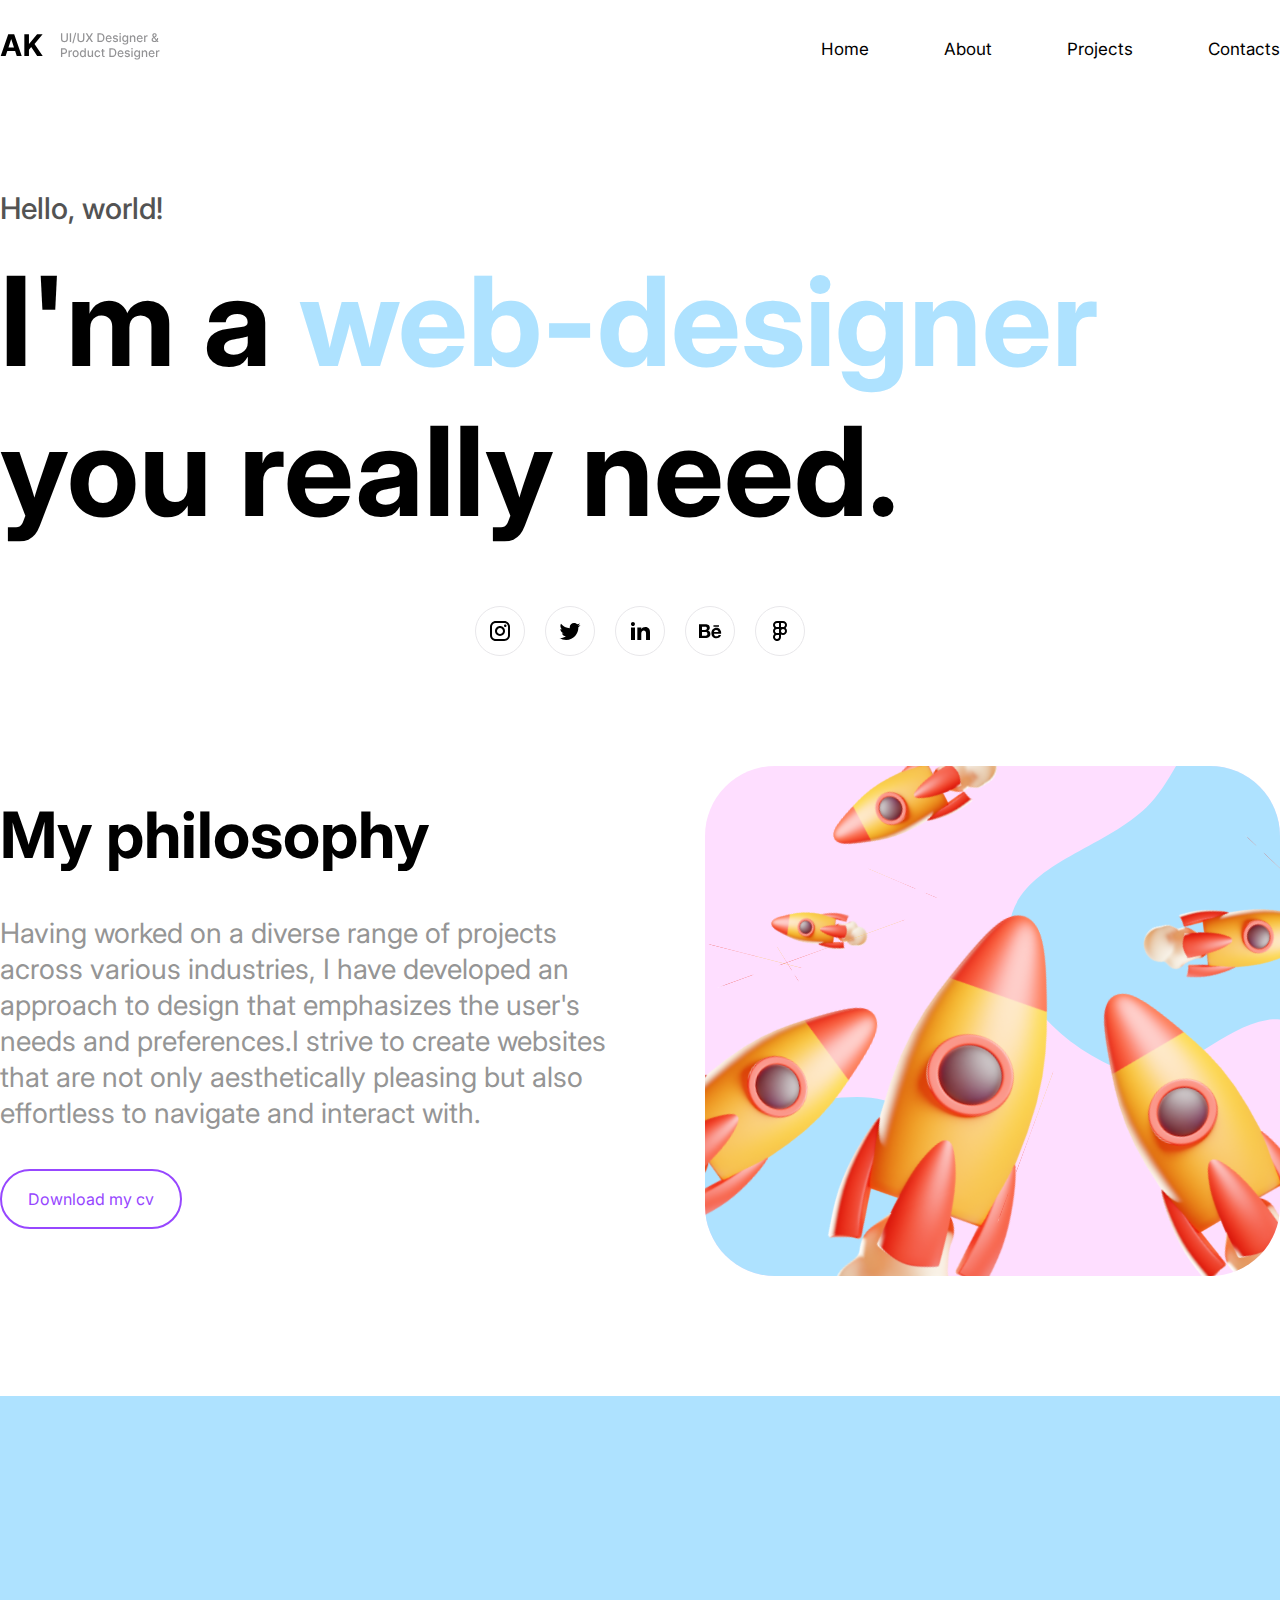
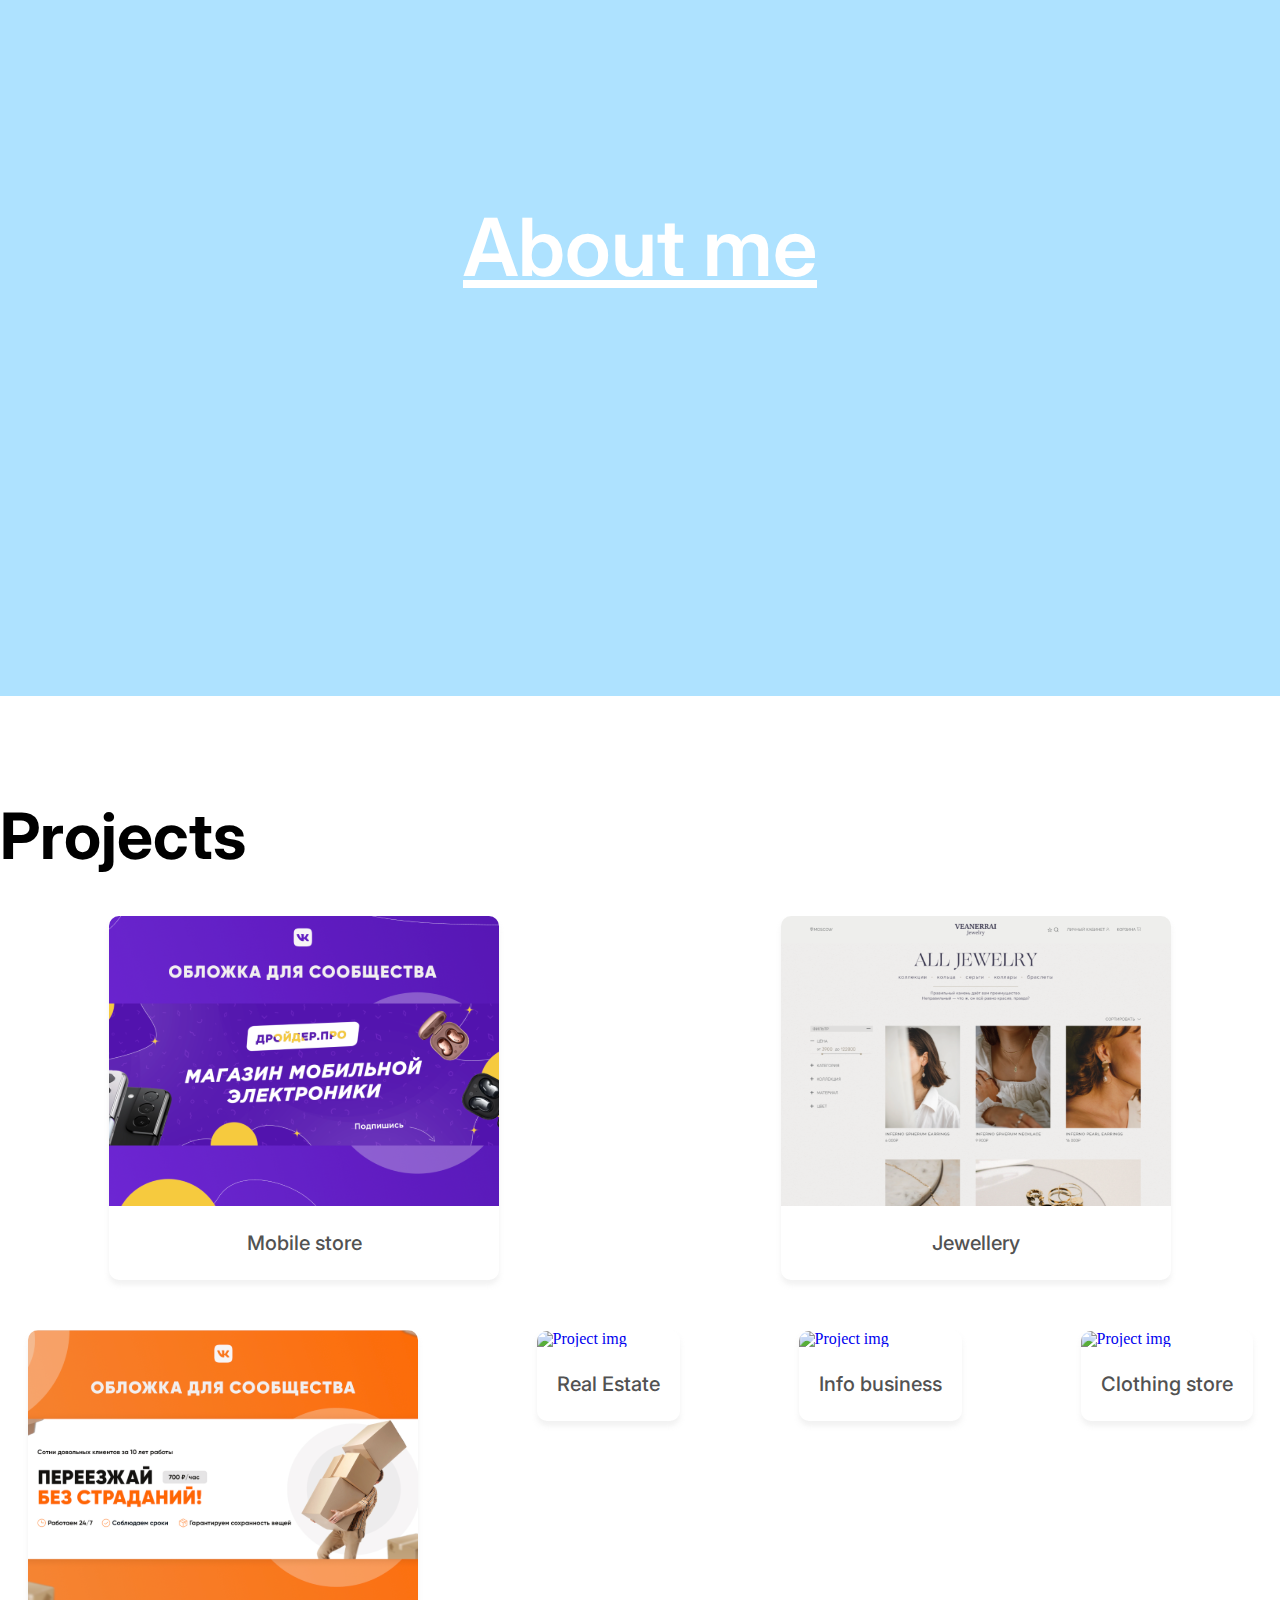
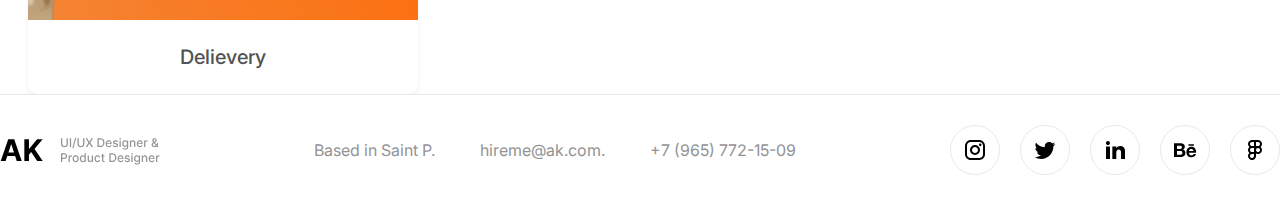
==== index.html @ ff76a7cb "first commit" ====
<!DOCTYPE html>
<html lang="ru">
<head>
    <meta charset="UTF-8">
    <meta name="viewport" content="width=device-width, initial-scale=1.0">
    <title>Portfolio</title>
    <link rel="stylesheet" href="./css/style.css">
    <link rel="stylesheet" href="./css/reset.css">
    <link rel="preconnect" href="https://fonts.googleapis.com">
    <link rel="preconnect" href="https://fonts.gstatic.com" crossorigin>
    <link href="https://fonts.googleapis.com/css2?family=Inter:wght@400;500;700&display=swap" rel="stylesheet">
<style>
    @import url('https://fonts.googleapis.com/css2?family=Inter:wght@400;500;700&display=swap');
  </style>
</head>
<body>
    <header class="header">
        <div class="wrapper">
            <div class="header_wrapper">
                <div class="header_logo">
                    <a href="/" class="header_logo-link">
                        <img src="/img/svg/logo.svg" alt="I'm a web-designer you really need." class="header_logo-pic">
                    </a>
                </div>
                <nav class="header_nav">
                    <ul class="header_list">
                        <li class="header_item">
                            <a href="#!" class="header_link">Home</a>
                        </li>
                        <li class="header_item">
                            <a href="about.html" class="header_link">About</a>
                        </li>
                        <li class="header_item">
                            <a href="#target-element" class="header_link">Projects</a>
                        </li>
                        <li class="header_item">
                            <a href="contacts.html" class="header_link">Contacts</a>
                        </li>
                    </ul>
                </nav>
            </div>
        </div>
    </header>
    <main class="main">
        <section class="intro">
            <div class="wrapper">
                <h3 class="intro_subtitle">
                    Hello, world!
                </h3>
                <h1 class="intro_title">
                    I'm a <span class="colortext">web-designer</span> you really need.
                </h1>
                <div class="intro_social">
                    <li class="intro_social_item">
                        <a href="https://instagram.com" target="_blank" class="intro_social_link">
                            <img src="img/icons/Group8.svg" alt="Instagram">
                        </a>
                    </li>
                    <li class="intro_social_item">
                        <a href="https://Twitter.com" target="_blank" class="intro_social_link">
                            <img src="img/icons/Group9.svg" alt="Twitter">
                        </a>
                    </li>
                    <li class="intro_social_item">
                        <a href="https://www.linkedin.com" target="_blank" class="intro_social_link">
                            <img src="img/icons/Group10.svg" alt="LinkedIn">
                        </a>
                    </li>
                    <li class="intro_social_item">
                        <a href="https://www.behance.net" target="_blank"class="intro_social_link">
                            <img src="img/icons/Group12.svg" alt="Behance">
                        </a>
                    </li>
                    <li class="intro_social_item">
                        <a href="https://www.figma.com" target="_blank"class="intro_social_link">
                            <img src="img/icons/Group19.svg" alt="Figma">
                        </a>
                    </li>
                </div>
            </div>
        </section>
        <div class="philosophy">
                <div class="wrapper">
                    <div class="philosophy_card">
                        <div class="philosophy_item1">
                                <h2 class="philosophy_title">
                                    My philosophy
                                </h2>
                                <p class="philosophy_description">
                                    Having worked on a diverse range of projects across various industries, I have developed an approach to design that emphasizes the user's needs and preferences.I strive to create websites that are not only aesthetically pleasing but also effortless to navigate and interact with.
                                </p>
                                <a href="#!" class="philosophy_link">Download my cv</a>
                        </div>
                        <div class="philosophy_item2">
                            <div class="philosophy_pic">
                                <img src="/img/svg/philosophy.svg" alt="My philosophy" class="philosophy_thumb">
                            </div>
                        </div>
                    </div>
                </div>
        </div>
        <div class="wrapper-fullscreen">
            <section class="aboutme">
                        <div class="fullscreen_body">
                            <a href="about.html" class="fullscreen_link">About me</a>
                        </div>
            </section>
        </div>
        <section class="works" id="target-element">
            <div class="wrapper">
                <div class="container"> 
                    <h2 class="projects_title">Projects</h2> 
                    <ul class="projects"> 
                    <li class="project"> 
                    <a href="./project-page1.html"> 
                    <img src="./img/svg/image 14works.svg" alt="Project img" class="project__img"> 
                    <h3 class="project__title">Mobile store</h3> 
                    </a> 
                    </li> 
                    <li class="project"> 
                    <a href="./project-page3.html"> 
                    <img src="./img/svg/image 17works.svg" alt="Project img" class="project__img"> 
                    <h3 class="project__title">Jewellery</h3> 
                    </a> 
                    </li>
                    <li class="project"> 
                    <a href="./project-page2.html"> 
                    <img src="./img/svg/image 15works.svg" alt="Project img" class="project__img"> 
                    <h3 class="project__title">Delievery</h3> 
                    </a> 
                    </li> 
                    <li class="project"> 
                        <a href="./project-page3.html"> 
                        <img src="./img/svg/image 18works.svg" alt="Project img" class="project__img"> 
                        <h3 class="project__title">Real Estate</h3> 
                        </a> 
                    </li>
                    <li class="project"> 
                        <a href="./project-page3.html"> 
                        <img src="./img/svg/image 16works.svg" alt="Project img" class="project__img"> 
                        <h3 class="project__title">Info business</h3> 
                        </a> 
                    </li> 
                    <li class="project"> 
                        <a href="./project-page3.html"> 
                        <img src="./img/svg/image 21works.svg" alt="Project img" class="project__img"> 
                        <h3 class="project__title">Clothing store</h3> 
                        </a> 
                    </li> 
                    </ul> 
                    </div> 
            </div>
        </section>
        <!-- <div class="slider">
            <img src="/img/svg/image 10slider.svg" alt="Project 1">
            <img src="/img/svg/image 8slider.svg" alt="Project 2">
            <img src="/img/svg/image 9slider.svg" alt="Project 3">
      </div> -->
      <script src="slider.js"></script>
    </main>
    <footer class="footer">
        <div class="wrapper">
            <div class="footer_container">
                <div class="footer_logo">
                    <a href="/" class="footer_logo-link">
                        <img src="/img/svg/logo.svg" alt="I'm a web-designer you really need." class="header_logo-pic">
                    </a>
                </div>
                <nav class="footer_nav">
                    <ul class="footer_list">
                        <li class="footer_item">
                            <a href="" class="footer_link">Based in Saint P.</a>
                        </li>
                        <li class="footer_item">
                            <a href="" class="footer_link">hireme@ak.com.</a>
                        </li>
                        <li class="footer_item">
                            <a href="" class="footer_link">+7 (965) 772-15-09</a>
                        </li>
                    </ul>
                </nav>
                <div class="footer_social">
                    <li class="intro_social_item">
                        <a href="https://instagram.com" target="_blank" class="intro_social_link">
                            <img src="img/icons/Group8.svg" alt="Instagram">
                        </a>
                    </li>
                    <li class="intro_social_item">
                        <a href="https://Twitter.com" target="_blank" class="intro_social_link">
                            <img src="img/icons/Group9.svg" alt="Twitter">
                        </a>
                    </li>
                    <li class="intro_social_item">
                        <a href="https://www.linkedin.com" target="_blank" class="intro_social_link">
                            <img src="img/icons/Group10.svg" alt="LinkedIn">
                        </a>
                    </li>
                    <li class="intro_social_item">
                        <a href="https://www.behance.net" target="_blank"class="intro_social_link">
                            <img src="img/icons/Group12.svg" alt="Behance">
                        </a>
                    </li>
                    <li class="intro_social_item">
                        <a href="https://www.figma.com" target="_blank"class="intro_social_link">
                            <img src="img/icons/Group19.svg" alt="Figma">
                        </a>
                    </li>
                </div>
            </div>
        </div>
    </footer>
</body>
</html>
---- css/style.css ----
@import url('https://fonts.googleapis.com/css2?family=Inter:wght@400;500;700&display=swap');
html{
    box-sizing: border-box;
    font-family: 'Inter', sans-serif;
}
*,*::before,*::after{
    box-sizing: inherit;
}/* последующие стили наследуют box-sizing у html */
body{
    font-family: 'Inter', sans-serif;
    font-style: normal;
    font-weight: 500;
    font-size: 16px;
    line-height: 1.2;
    color: black;
    background-color: #ffffff;
}/* стиль бади для всех эл-ов */
.wrapper{ /*"обертка" для размещения контента по центру  */
    max-width: 1300px; /* ширина 1060 пикс для контента*/
    margin: 0 auto;/* выравнивание внутри родителя по центру */
    overflow: clip;
    flex-direction: column;
}
.header{
    background-color: #ffffff;
    position: fixed;
    top: 0;
    left: 0;
    width: 100%;
}
.header_wrapper{/* стили для контейнера в "обертке" */
    display: flex;
    flex-wrap: wrap;/* отвечает за перенос контента */
    align-items: flex-end;
    justify-content: space-between; /*растягиваем эл-ы по контейнеру */
    padding-top: 30px;
    padding-bottom: 30px;
    gap: 15px;
}
.header_list{
    display: flex;
    flex-wrap: wrap;
    column-gap: 30px;
    row-gap: 3px;
    align-items: center;
}
@media(max-width:500px){
    .header_wrapper{
        flex-direction: column;
        padding-top: 30px;
        padding-bottom: 30px;
        gap: 10px;
    }
}
.header_item{/* настраиваем оступы между пункатим навигационного меню */
    margin-right: 45px;
}
.header_item:last-child{
    margin-right: 0px;
}
.header_link{/* стиль пунктов навигационного меню */
    font-family: 'Inter', sans-serif;
    font-size: 17px;
    line-height: 21px;
    color: #000000;
    text-decoration: none;
}
.header_link:hover, .header_link:focus, .header_link:active
{
opacity: .6;/* прозрачность 60%*/
}/* стиль для взаимодействия с ссылками*/

/* Стили 1-ого экрана начало*/
.intro{
    padding-top: 190px;
    margin-bottom: 110px;
}
.intro_title{ /* стиль для заголовка 1 экрана*/
    font-family: 'Inter', sans-serif;
    font-weight: 700;
    font-size: 124px;
    line-height: 150px;
    color: black;
    margin-bottom: 60px;
}

.intro_subtitle{ /* стиль для подзаголовка*/
    font-family: 'Inter', sans-serif;
    font-weight: 500;
    font-size: 30px;
    line-height: 36px;
    color: #535353;
    margin-bottom: 20px;
}
.intro_social{ /* стиль для ссылок на соцсети*/
    display: flex;
    justify-content: center;
    flex-wrap: wrap;
}
.intro_social_list{
    list-style-type:  none;
}
.intro_social_item{
    margin-right: 20px;
    list-style-type:  none;
}
.intro_social_item:last-child{
    margin-right: 0px;
}
.intro_social_link{
    text-decoration: none;

}
.intro_social_link:hover, .header_link:focus, .header_link:active{ 
    opacity: .6;/* прозрачность 60%*/
}   /* стиль для взаимодействия с ссылками*/

.colortext{
    color: #AEE2FF;
}
@media (max-width: 1024px) {
    .intro_title {
        font-size: 96px;
        line-height: 120px;
    }
    .intro_subtitle {
        font-size: 24px;
        line-height: 30px;
    }
}

@media (max-width: 768px) {
    .intro_title {
        font-size: 72px;
        line-height: 90px;
    }
    .intro_subtitle {
        font-size: 18px;
        line-height: 24px;
    }
}

@media (max-width: 480px) {
    .intro_title {
        font-size: 48px;
        line-height: 60px;
    }
    .intro_subtitle {
        font-size: 14px;
        line-height: 18px;
    }
}

/* стили 2-ого экрана philosophy начало*/
.philosophy{
   margin-bottom: 120px;
}
.philosophy_card{ /* флекс для карточки*/
    display: flex;
    align-items: center;
    justify-content: space-between;
    flex-wrap: wrap;
    padding: 0px;
}
.philosophy_item1{
   max-width: 610px;
   padding-bottom: 40px;
}
.philosophy_item2{
    max-width:100%;
}
.philosophy_title{ /* стиль для стиль для заголовка 2 экрана*/
    font-family: 'Inter', sans-serif;
    font-weight: 700;
    font-size: 64px;
    line-height: 80px;
    color: #000000;
    margin-bottom: 40px;
}
.philosophy_description{ /* стиль для абзаца второго экрана*/
    font-family: 'Inter', sans-serif;
    font-weight: 400;
    font-size: 28px;
    line-height: 36px;
    color: #959595;
    margin-bottom: 60px;
    
}
.philosophy_link{ /* стиль кнопки*/
    box-sizing: border-box;
    padding: 18px 26px;
    gap: 10px;
    border: 2px solid #9747FF;
    border-radius: 30px;
    font-family: 'Inter', sans-serif;
    font-size: 16px;
    color: #9747FF;
    text-decoration: none;
}
/* стили 2-ого экрана philosophy конец*/


/* стили 3-го экрана начало*/
.wrapper-fullsreen{
    min-height: 100vh;
    max-width: 1300px;
    display:flex;
    flex-direction: column;
}
.aboutme{
    min-height: 100vh;
    background-color: #AEE2FF;
    display: flex;
    text-align: center;
}
.fullscreen_body{
    flex: 1 1 auto;
    width: 100%;
    max-width: 1000px;
    text-align: center;
    display: flex;
    margin: 0px auto;
    flex-direction: column;
    justify-content: center;
}

.fullscreen_link{
    font-family: 'Inter';
    font-style: normal;
    font-weight: 600;
    font-size: 80px;
    line-height: 97px;
    color: #ffffff;
    text-decoration: underline;
}
/* стили 3-го экрана конец*/

.works{
    padding-top: 100px;
}
.projects { 
    display: flex; 
    justify-content: space-around; 
    flex-wrap: wrap;
    row-gap: 50px; 
    column-gap: 5%;
} 
    
 .project { 
    max-width: 390px; 
    height: 100%;
    background-color: #FFF; 
    box-shadow: 0px 5px 5px rgba(202, 202, 202, 0.25); 
    border-radius: 10px; 
} 

 .project__img { 
    border-radius: 10px 10px 0 0; 
}    
 .project a{
    text-decoration: none;
 }   
 .projects_title{
    font-family: 'Inter', sans-serif;
    font-weight: 700;
    font-size: 64px;
    line-height: 80px;
    color: #000000;
    margin-bottom: 40px;
 }
.project__title { 
    padding: 25px 20px 25px; 
    font-family: 'Inter', sans-serif;
    font-size: 20px;
    font-weight: 500;
    line-height: 24px;
    color: #525252;
    text-decoration: none;
    text-align: center; 
} 
.project-details{ 
    margin: 0 auto; 
    max-width: 865px; 
    display: flex; 
    flex-direction: column; 
    align-items: center; 
    text-align: center; 
} 
.project-details__cover{ 
    max-width: 100%; 
    margin-bottom: 40px;     
    filter: drop-shadow(0px 5px 35px rgba(0, 0, 0, 0.25)); 
    border-radius: 10px; 
}   
.project-details__desc{ 
    margin-bottom: 30px; 
    font-size: 24px; 
    font-weight: 700; 
    line-height: 1.3;         
} 
.project__title:hover, .header_link:focus, .header_link:active{ 
    color: #5fa3e4;
}   /* стиль для взаимодействия с ссылками*/
.project:hover, .header_link:focus, .header_link:active{ 
    max-width: 390px; 
    background-color: #FFF; 
    box-shadow: 0px 5px 15px rgba(111, 111, 111, 0.25); 
    border-radius: 10px; 
}   /* стиль для взаимодействия с ссылками*/
/* ----------------------------- */ 
      
      
/* стили слайдер начало*/
.slider {
    position: relative;
    max-width: 1300px;
    height: 690px;
    margin: 0 auto;
    overflow: hidden;
    margin-bottom: 100px;
  }
  .slider img {
    position: absolute;
    top: 0;
    left: 0;
    width: 100%;
    max-height: 100%;
    opacity: 0;
    transition: opacity 0.5s;
  }

  .slider img:first-child {
    opacity: 1;
  }

  @media (max-width: 1200px) {
    .slider {
        position: relative;
        max-width: 1300px;
        height: 630px;
        margin: 0 auto;
        overflow: hidden;
        margin-bottom: 50px;
    }
}

  @media (max-width: 1024px) {
    .slider {
        position: relative;
        max-width: 1300px;
        height: 550px;
        margin: 0 auto;
        overflow: hidden;
        margin-bottom: 20px;
    }
}

@media (max-width: 768px) {
    .slider {
        position: relative;
        max-width: 1000px;
        height: 450px;
        margin: 0 auto;
        overflow: hidden;
    }
}

@media (max-width: 640px) {
    .slider {
        position: relative;
        max-width: 800px;
        height: 400px;
        margin: 0 auto;
        overflow: hidden;
    }
}

@media (max-width: 480px) {
    .slider {
        position: relative;
        max-width: 600px;
        height: 300px;
        margin: 0 auto;
        overflow: hidden;
    }
}

@media (max-width: 360px) {
    .slider {
        position: relative;
        max-width: 350px;
        height: 200px;
        margin: 0 auto;
        overflow: hidden;
    }
}
  
/* стили слайдер конец */

/* стили футера начало*/
.footer{
    padding-bottom: 35px;
    border-top: 1px solid #E8E7EA;
}
.footer_container{
    display: flex;
    flex-wrap: wrap;/* отвечает за перенос контента */
    justify-content: space-between; /*растягиваем эл-ы по контейнеру */
    align-items: center;
    padding-top: 30px;
    gap: 15px;
}
.footer_list{
    display: flex;
    flex-wrap: wrap;
}
.footer_item{
    margin-right: 45px;
}
.footer_item:last-child{
    margin-right: 0px;
}
.footer_link{
    font-family: 'Inter';
    font-style: normal;
    font-weight: 400;
    font-size: 16px;
    line-height: 19px;
    text-decoration: none;
    color: #939395;
}
.footer_link:hover, .header_link:focus, .header_link:active{
    opacity: .6;/* прозрачность 60%*/
}   /* стиль для взаимодействия с ссылками*/
.footer_social{
    display: flex;
    justify-content: center;
    flex-wrap: wrap;
}
.social_list{
    list-style-type:  none;
}
.social_item{
    margin-right: 10px;
    list-style-type:  none;
}
.social_item:last-child{
    margin-right: 0px;
}
.social_link{
    text-decoration: none;

}
.social_link:hover, .header_link:focus, .header_link:active{ 
    opacity: .6;/* прозрачность 60%*/
}   /* стиль для взаимодействия с ссылками*/
@media(max-width:500px){
    .footer_container{
        flex-direction: column;
        padding-top: 30px;
        padding-bottom: 30px;
        gap: 10px;
    }
}
/* стили футера конец*/
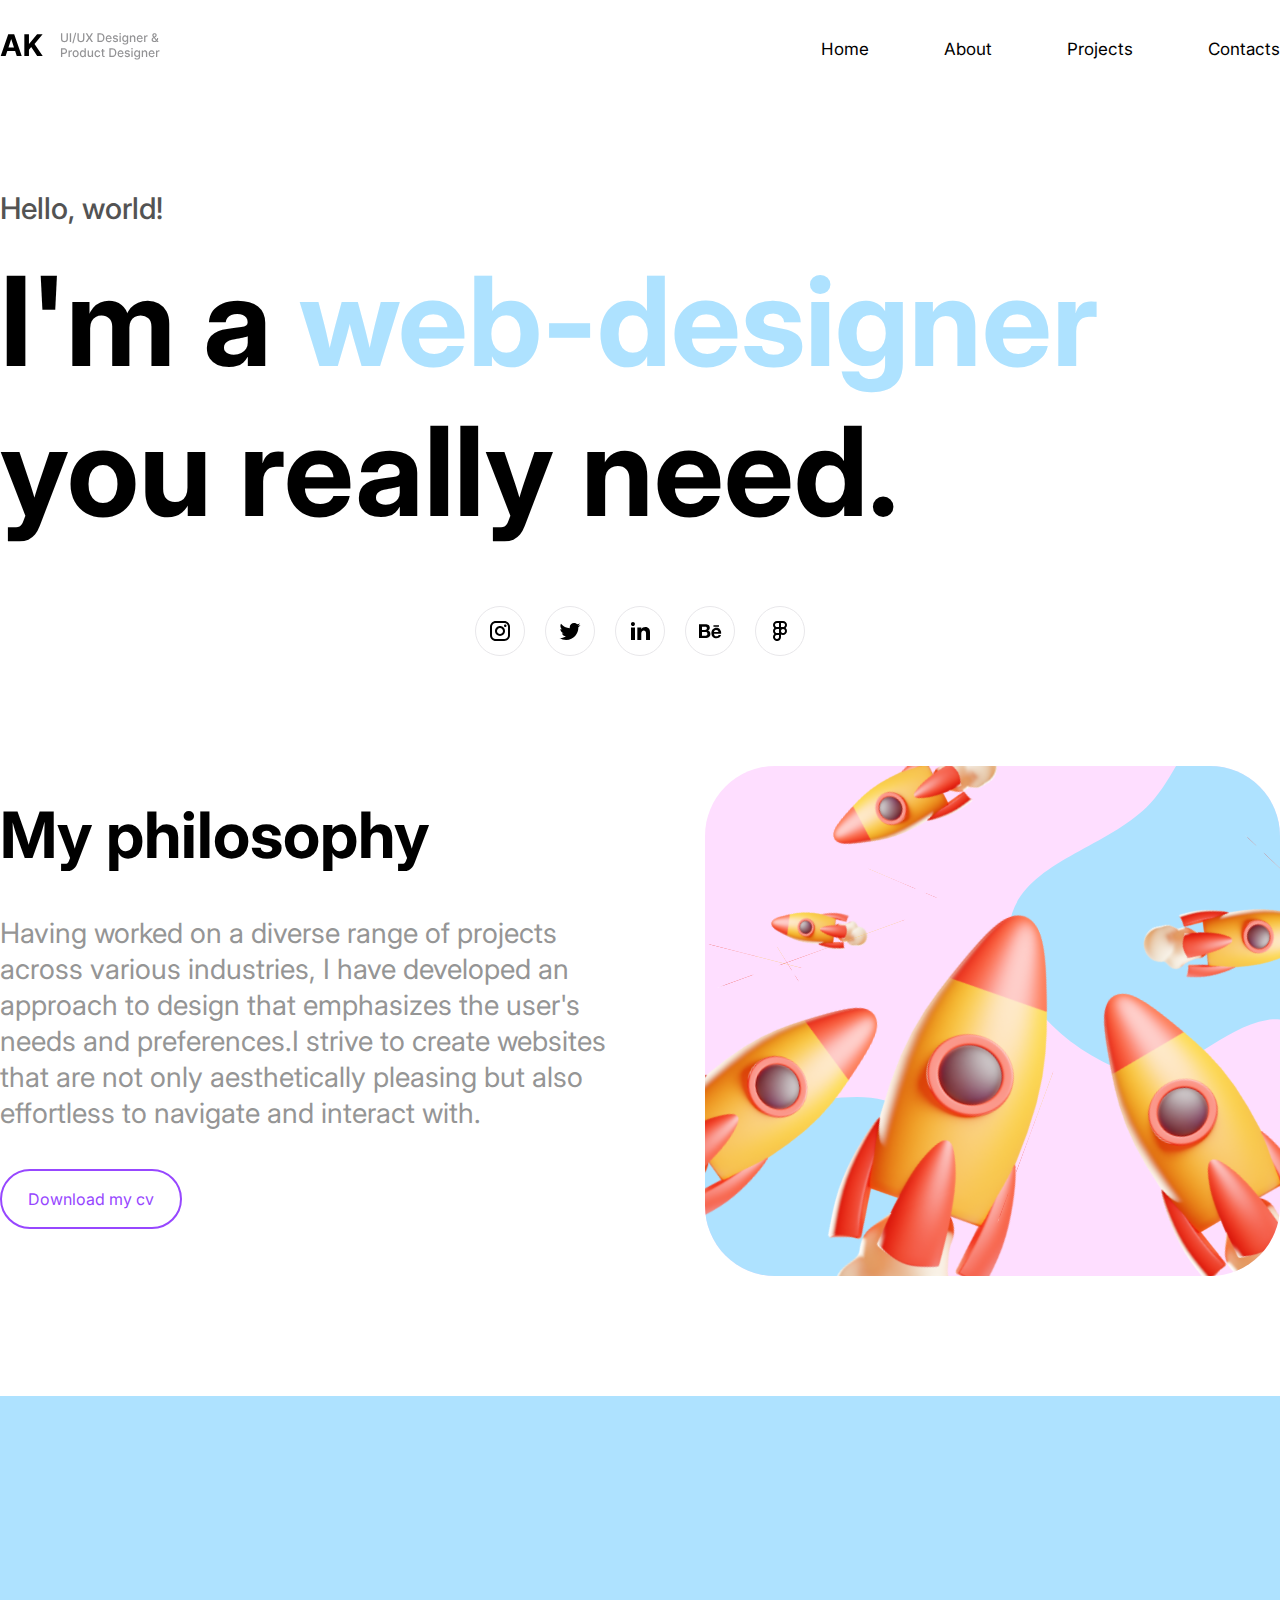
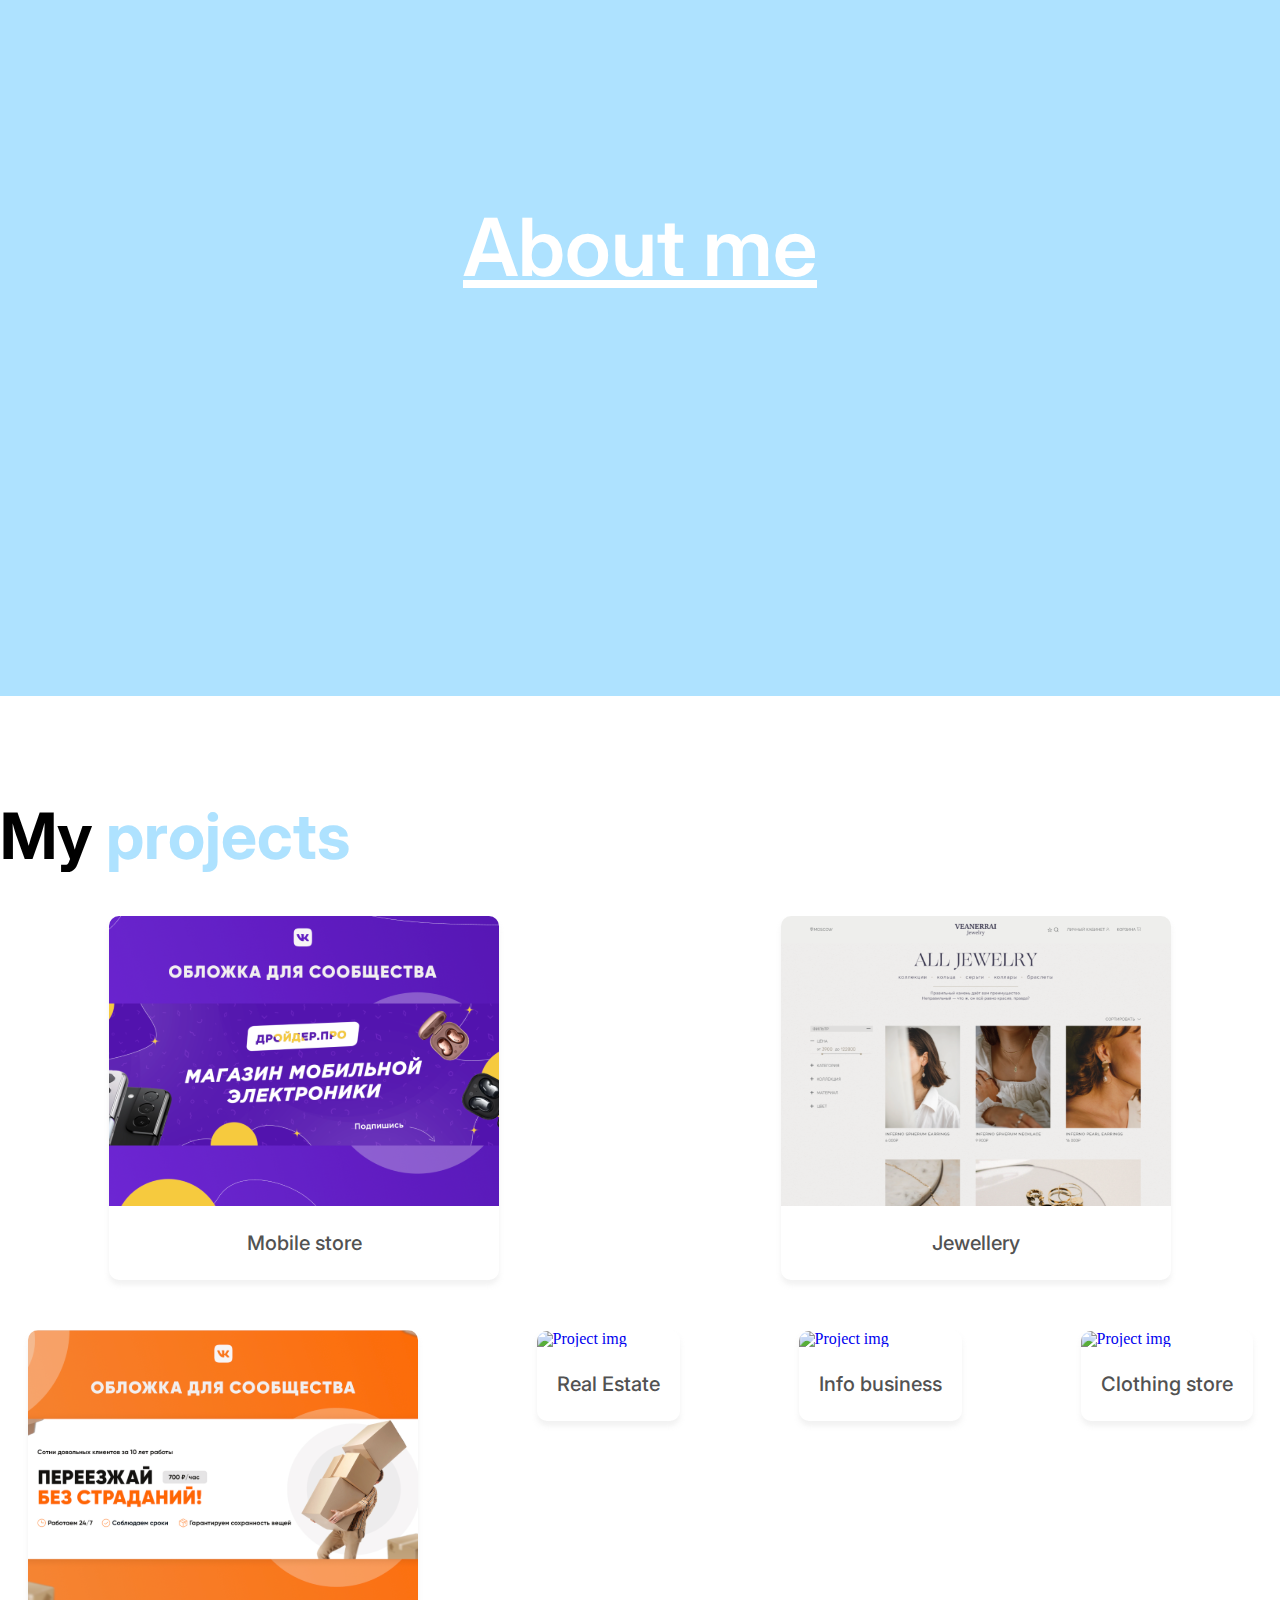
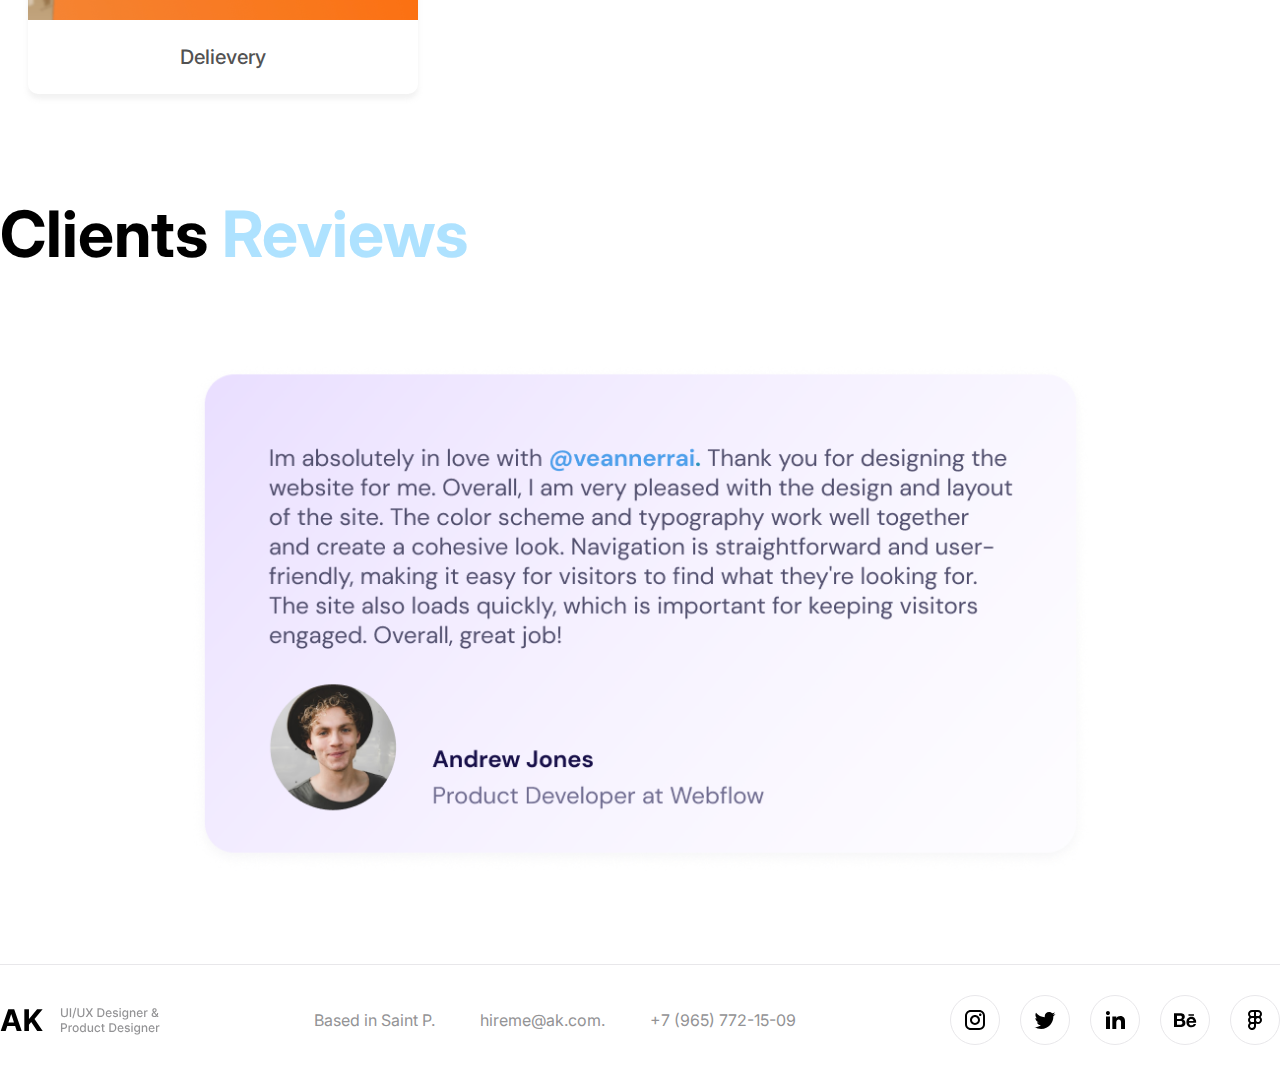
==== commit 3958689c: "second commit" ====
--- a/index.html
+++ b/index.html
@@ -8,6 +8,7 @@
     <link rel="stylesheet" href="./css/reset.css">
     <link rel="preconnect" href="https://fonts.googleapis.com">
     <link rel="preconnect" href="https://fonts.gstatic.com" crossorigin>
+    <link rel="shortcut icon" type="image/png" href="./img/favicon.png"/>
     <link href="https://fonts.googleapis.com/css2?family=Inter:wght@400;500;700&display=swap" rel="stylesheet">
 <style>
     @import url('https://fonts.googleapis.com/css2?family=Inter:wght@400;500;700&display=swap');
@@ -16,25 +17,25 @@
 <body>
     <header class="header">
         <div class="wrapper">
-            <div class="header_wrapper">
-                <div class="header_logo">
-                    <a href="/" class="header_logo-link">
-                        <img src="/img/svg/logo.svg" alt="I'm a web-designer you really need." class="header_logo-pic">
+            <div class="header__wrapper">
+                <div class="header__logo">
+                    <a href="#!" class="header__logo-link">
+                        <img src="./img/svg/logo.svg" alt="I'm a web-designer you really need." class="header__logo-pic">
                     </a>
                 </div>
-                <nav class="header_nav">
-                    <ul class="header_list">
-                        <li class="header_item">
-                            <a href="#!" class="header_link">Home</a>
-                        </li>
-                        <li class="header_item">
-                            <a href="about.html" class="header_link">About</a>
-                        </li>
-                        <li class="header_item">
-                            <a href="#target-element" class="header_link">Projects</a>
-                        </li>
-                        <li class="header_item">
-                            <a href="contacts.html" class="header_link">Contacts</a>
+                <nav class="header__nav">
+                    <ul class="header__list">
+                        <li class="header__item">
+                            <a href="#!" class="header__link">Home</a>
+                        </li>
+                        <li class="header__item">
+                            <a href="about.html" class="header__link">About</a>
+                        </li>
+                        <li class="header__item">
+                            <a href="#target-element" class="header__link">Projects</a>
+                        </li>
+                        <li class="header__item">
+                            <a href="contacts.html" class="header__link">Contacts</a>
                         </li>
                     </ul>
                 </nav>
@@ -44,36 +45,36 @@
     <main class="main">
         <section class="intro">
             <div class="wrapper">
-                <h3 class="intro_subtitle">
+                <h3 class="intro__subtitle">
                     Hello, world!
                 </h3>
-                <h1 class="intro_title">
+                <h1 class="intro__title">
                     I'm a <span class="colortext">web-designer</span> you really need.
                 </h1>
-                <div class="intro_social">
-                    <li class="intro_social_item">
-                        <a href="https://instagram.com" target="_blank" class="intro_social_link">
-                            <img src="img/icons/Group8.svg" alt="Instagram">
-                        </a>
-                    </li>
-                    <li class="intro_social_item">
-                        <a href="https://Twitter.com" target="_blank" class="intro_social_link">
-                            <img src="img/icons/Group9.svg" alt="Twitter">
-                        </a>
-                    </li>
-                    <li class="intro_social_item">
-                        <a href="https://www.linkedin.com" target="_blank" class="intro_social_link">
-                            <img src="img/icons/Group10.svg" alt="LinkedIn">
-                        </a>
-                    </li>
-                    <li class="intro_social_item">
-                        <a href="https://www.behance.net" target="_blank"class="intro_social_link">
-                            <img src="img/icons/Group12.svg" alt="Behance">
-                        </a>
-                    </li>
-                    <li class="intro_social_item">
-                        <a href="https://www.figma.com" target="_blank"class="intro_social_link">
-                            <img src="img/icons/Group19.svg" alt="Figma">
+                <div class="intro__social">
+                    <li class="intro__social__item">
+                        <a href="https://instagram.com" target="_blank" class="intro__social__link">
+                            <img src="./img/icons/Group8.svg" alt="Instagram">
+                        </a>
+                    </li>
+                    <li class="intro__social__item">
+                        <a href="https://Twitter.com" target="_blank" class="intro__social__link">
+                            <img src="./img/icons/Group9.svg" alt="Twitter">
+                        </a>
+                    </li>
+                    <li class="intro__social__item">
+                        <a href="https://www.linkedin.com" target="_blank" class="intro__social__link">
+                            <img src="./img/icons/Group10.svg" alt="LinkedIn">
+                        </a>
+                    </li>
+                    <li class="intro__social__item">
+                        <a href="https://www.behance.net" target="_blank"class="intro__social__link">
+                            <img src="./img/icons/Group12.svg" alt="Behance">
+                        </a>
+                    </li>
+                    <li class="intro__social__item">
+                        <a href="https://www.figma.com" target="_blank"class="intro__social__link">
+                            <img src="./img/icons/Group19.svg" alt="Figma">
                         </a>
                     </li>
                 </div>
@@ -81,19 +82,19 @@
         </section>
         <div class="philosophy">
                 <div class="wrapper">
-                    <div class="philosophy_card">
-                        <div class="philosophy_item1">
-                                <h2 class="philosophy_title">
+                    <div class="philosophy__card">
+                        <div class="philosophy__item1">
+                                <h2 class="philosophy__title">
                                     My philosophy
                                 </h2>
-                                <p class="philosophy_description">
+                                <p class="philosophy__description">
                                     Having worked on a diverse range of projects across various industries, I have developed an approach to design that emphasizes the user's needs and preferences.I strive to create websites that are not only aesthetically pleasing but also effortless to navigate and interact with.
                                 </p>
-                                <a href="#!" class="philosophy_link">Download my cv</a>
+                                <a href="#!" class="philosophy__link">Download my cv</a>
                         </div>
-                        <div class="philosophy_item2">
-                            <div class="philosophy_pic">
-                                <img src="/img/svg/philosophy.svg" alt="My philosophy" class="philosophy_thumb">
+                        <div class="philosophy__item2">
+                            <div class="philosophy__pic">
+                                <img src="./img/svg/philosophy.svg" alt="My philosophy" class="philosophy__thumb">
                             </div>
                         </div>
                     </div>
@@ -101,48 +102,48 @@
         </div>
         <div class="wrapper-fullscreen">
             <section class="aboutme">
-                        <div class="fullscreen_body">
-                            <a href="about.html" class="fullscreen_link">About me</a>
+                        <div class="fullscreen__body">
+                            <a href="about.html" class="fullscreen__link">About me</a>
                         </div>
             </section>
         </div>
         <section class="works" id="target-element">
             <div class="wrapper">
                 <div class="container"> 
-                    <h2 class="projects_title">Projects</h2> 
+                    <h2 class="projects__title">My <span class="colortext">projects</span></h2> 
                     <ul class="projects"> 
                     <li class="project"> 
-                    <a href="./project-page1.html"> 
+                    <a href="https://www.figma.com/files/project/16815542/%D0%9F%D1%80%D0%BE%D0%B5%D0%BA%D1%82%D1%8B?fuid=898624967791937965"> 
                     <img src="./img/svg/image 14works.svg" alt="Project img" class="project__img"> 
                     <h3 class="project__title">Mobile store</h3> 
                     </a> 
                     </li> 
                     <li class="project"> 
-                    <a href="./project-page3.html"> 
+                    <a href="https://www.figma.com/files/project/16815542/%D0%9F%D1%80%D0%BE%D0%B5%D0%BA%D1%82%D1%8B?fuid=898624967791937965"> 
                     <img src="./img/svg/image 17works.svg" alt="Project img" class="project__img"> 
                     <h3 class="project__title">Jewellery</h3> 
                     </a> 
                     </li>
                     <li class="project"> 
-                    <a href="./project-page2.html"> 
+                    <a href="https://www.figma.com/files/project/16815542/%D0%9F%D1%80%D0%BE%D0%B5%D0%BA%D1%82%D1%8B?fuid=898624967791937965"> 
                     <img src="./img/svg/image 15works.svg" alt="Project img" class="project__img"> 
                     <h3 class="project__title">Delievery</h3> 
                     </a> 
                     </li> 
                     <li class="project"> 
-                        <a href="./project-page3.html"> 
+                        <a href="https://www.figma.com/files/project/16815542/%D0%9F%D1%80%D0%BE%D0%B5%D0%BA%D1%82%D1%8B?fuid=898624967791937965"> 
                         <img src="./img/svg/image 18works.svg" alt="Project img" class="project__img"> 
                         <h3 class="project__title">Real Estate</h3> 
                         </a> 
                     </li>
                     <li class="project"> 
-                        <a href="./project-page3.html"> 
+                        <a href="https://www.figma.com/files/project/16815542/%D0%9F%D1%80%D0%BE%D0%B5%D0%BA%D1%82%D1%8B?fuid=898624967791937965"> 
                         <img src="./img/svg/image 16works.svg" alt="Project img" class="project__img"> 
                         <h3 class="project__title">Info business</h3> 
                         </a> 
                     </li> 
                     <li class="project"> 
-                        <a href="./project-page3.html"> 
+                        <a href="https://www.figma.com/files/project/16815542/%D0%9F%D1%80%D0%BE%D0%B5%D0%BA%D1%82%D1%8B?fuid=898624967791937965"> 
                         <img src="./img/svg/image 21works.svg" alt="Project img" class="project__img"> 
                         <h3 class="project__title">Clothing store</h3> 
                         </a> 
@@ -151,58 +152,61 @@
                     </div> 
             </div>
         </section>
-        <!-- <div class="slider">
-            <img src="/img/svg/image 10slider.svg" alt="Project 1">
-            <img src="/img/svg/image 8slider.svg" alt="Project 2">
-            <img src="/img/svg/image 9slider.svg" alt="Project 3">
-      </div> -->
+        <section class="slides">
+        <h2 class="slider__title">Clients <span class="colortext">Reviews</span></h2>
+        <div class="slider">
+            <img src="./img/14review.png" alt="Project 1">
+            <img src="./img/15review.png" alt="Project 2">
+            <img src="./img/16review.png" alt="Project 3">
+        </div>    
+        </section>
       <script src="slider.js"></script>
     </main>
     <footer class="footer">
         <div class="wrapper">
-            <div class="footer_container">
-                <div class="footer_logo">
-                    <a href="/" class="footer_logo-link">
-                        <img src="/img/svg/logo.svg" alt="I'm a web-designer you really need." class="header_logo-pic">
+            <div class="footer__container">
+                <div class="footer__logo">
+                    <a href="#!" class="footer__logo-link">
+                        <img src="./img/svg/logo.svg" alt="I'm a web-designer you really need." class="header__logo-pic">
                     </a>
                 </div>
-                <nav class="footer_nav">
-                    <ul class="footer_list">
-                        <li class="footer_item">
-                            <a href="" class="footer_link">Based in Saint P.</a>
-                        </li>
-                        <li class="footer_item">
-                            <a href="" class="footer_link">hireme@ak.com.</a>
-                        </li>
-                        <li class="footer_item">
-                            <a href="" class="footer_link">+7 (965) 772-15-09</a>
+                <nav class="footer__nav">
+                    <ul class="footer__list">
+                        <li class="footer__item">
+                            <a href="" class="footer__link">Based in Saint P.</a>
+                        </li>
+                        <li class="footer__item">
+                            <a href="" class="footer__link">hireme@ak.com.</a>
+                        </li>
+                        <li class="footer__item">
+                            <a href="" class="footer__link">+7 (965) 772-15-09</a>
                         </li>
                     </ul>
                 </nav>
-                <div class="footer_social">
-                    <li class="intro_social_item">
-                        <a href="https://instagram.com" target="_blank" class="intro_social_link">
-                            <img src="img/icons/Group8.svg" alt="Instagram">
-                        </a>
-                    </li>
-                    <li class="intro_social_item">
-                        <a href="https://Twitter.com" target="_blank" class="intro_social_link">
-                            <img src="img/icons/Group9.svg" alt="Twitter">
-                        </a>
-                    </li>
-                    <li class="intro_social_item">
-                        <a href="https://www.linkedin.com" target="_blank" class="intro_social_link">
-                            <img src="img/icons/Group10.svg" alt="LinkedIn">
-                        </a>
-                    </li>
-                    <li class="intro_social_item">
-                        <a href="https://www.behance.net" target="_blank"class="intro_social_link">
-                            <img src="img/icons/Group12.svg" alt="Behance">
-                        </a>
-                    </li>
-                    <li class="intro_social_item">
-                        <a href="https://www.figma.com" target="_blank"class="intro_social_link">
-                            <img src="img/icons/Group19.svg" alt="Figma">
+                <div class="footer__social">
+                    <li class="intro__social__item">
+                        <a href="https://instagram.com" target="_blank" class="intro__social__link">
+                            <img src="./img/icons/Group8.svg" alt="Instagram">
+                        </a>
+                    </li>
+                    <li class="intro__social__item">
+                        <a href="https://Twitter.com" target="_blank" class="intro__social__link">
+                            <img src="./img/icons/Group9.svg" alt="Twitter">
+                        </a>
+                    </li>
+                    <li class="intro__social__item">
+                        <a href="https://www.linkedin.com" target="_blank" class="intro__social__link">
+                            <img src="./img/icons/Group10.svg" alt="LinkedIn">
+                        </a>
+                    </li>
+                    <li class="intro__social__item">
+                        <a href="https://www.behance.net" target="_blank"class="intro__social__link">
+                            <img src="./img/icons/Group12.svg" alt="Behance">
+                        </a>
+                    </li>
+                    <li class="intro__social__item">
+                        <a href="https://www.figma.com" target="_blank"class="intro__social__link">
+                            <img src="./img/icons/Group19.svg" alt="Figma">
                         </a>
                     </li>
                 </div>
--- a/css/style.css
+++ b/css/style.css
@@ -1,5 +1,7 @@
  @import url('https://fonts.googleapis.com/css2?family=Inter:wght@400;500;700&display=swap');
 html{
+    scroll-behavior: smooth;
+    scroll-padding-top: 100px;
     box-sizing: border-box;
     font-family: 'Inter', sans-serif;
 }
@@ -28,7 +30,7 @@
     left: 0;
     width: 100%;
 }
-.header_wrapper{/* стили для контейнера в "обертке" */
+.header__wrapper{/* стили для контейнера в "обертке" */
     display: flex;
     flex-wrap: wrap;/* отвечает за перенос контента */
     align-items: flex-end;
@@ -37,7 +39,7 @@
     padding-bottom: 30px;
     gap: 15px;
 }
-.header_list{
+.header__list{
     display: flex;
     flex-wrap: wrap;
     column-gap: 30px;
@@ -45,37 +47,39 @@
     align-items: center;
 }
 @media(max-width:500px){
-    .header_wrapper{
+    .header__wrapper{
         flex-direction: column;
         padding-top: 30px;
         padding-bottom: 30px;
         gap: 10px;
     }
 }
-.header_item{/* настраиваем оступы между пункатим навигационного меню */
+.header__item{/* настраиваем оступы между пункатим навигационного меню */
     margin-right: 45px;
 }
-.header_item:last-child{
+.header__item:last-child{
     margin-right: 0px;
 }
-.header_link{/* стиль пунктов навигационного меню */
+.header__link{/* стиль пунктов навигационного меню */
     font-family: 'Inter', sans-serif;
     font-size: 17px;
     line-height: 21px;
     color: #000000;
     text-decoration: none;
 }
-.header_link:hover, .header_link:focus, .header_link:active
+.header__link:hover, .header__link:focus, .header__link:active
 {
 opacity: .6;/* прозрачность 60%*/
 }/* стиль для взаимодействия с ссылками*/
+
+/* ----------------------------- */ 
 
 /* Стили 1-ого экрана начало*/
 .intro{
     padding-top: 190px;
     margin-bottom: 110px;
 }
-.intro_title{ /* стиль для заголовка 1 экрана*/
+.intro__title{ /* стиль для заголовка 1 экрана*/
     font-family: 'Inter', sans-serif;
     font-weight: 700;
     font-size: 124px;
@@ -84,7 +88,7 @@
     margin-bottom: 60px;
 }
 
-.intro_subtitle{ /* стиль для подзаголовка*/
+.intro__subtitle{ /* стиль для подзаголовка*/
     font-family: 'Inter', sans-serif;
     font-weight: 500;
     font-size: 30px;
@@ -92,84 +96,85 @@
     color: #535353;
     margin-bottom: 20px;
 }
-.intro_social{ /* стиль для ссылок на соцсети*/
+.intro__social{ /* стиль для ссылок на соцсети*/
     display: flex;
     justify-content: center;
     flex-wrap: wrap;
 }
-.intro_social_list{
+.intro__social__list{
     list-style-type:  none;
 }
-.intro_social_item{
+.intro__social__item{
     margin-right: 20px;
     list-style-type:  none;
 }
-.intro_social_item:last-child{
+.intro__social__item:last-child{
     margin-right: 0px;
 }
-.intro_social_link{
-    text-decoration: none;
-
-}
-.intro_social_link:hover, .header_link:focus, .header_link:active{ 
+.intro__social__link{
+    text-decoration: none;
+
+}
+.intro__social__link:hover, .header__link:focus, .header__link:active{ 
     opacity: .6;/* прозрачность 60%*/
-}   /* стиль для взаимодействия с ссылками*/
+}  
 
 .colortext{
     color: #AEE2FF;
 }
 @media (max-width: 1024px) {
-    .intro_title {
+    .intro__title {
         font-size: 96px;
         line-height: 120px;
     }
-    .intro_subtitle {
+    .intro__subtitle {
         font-size: 24px;
         line-height: 30px;
     }
 }
 
 @media (max-width: 768px) {
-    .intro_title {
+    .intro__title {
         font-size: 72px;
         line-height: 90px;
     }
-    .intro_subtitle {
+    .intro__subtitle {
         font-size: 18px;
         line-height: 24px;
     }
 }
 
 @media (max-width: 480px) {
-    .intro_title {
+    .intro__title {
         font-size: 48px;
         line-height: 60px;
     }
-    .intro_subtitle {
+    .intro__subtitle {
         font-size: 14px;
         line-height: 18px;
     }
 }
+/* стили 1-ого экрана конец*/
+
+/* ----------------------------- */ 
 
 /* стили 2-ого экрана philosophy начало*/
 .philosophy{
    margin-bottom: 120px;
 }
-.philosophy_card{ /* флекс для карточки*/
+.philosophy__card{ /* флекс для карточки*/
     display: flex;
     align-items: center;
     justify-content: space-between;
     flex-wrap: wrap;
     padding: 0px;
 }
-.philosophy_item1{
+.philosophy__item1{
    max-width: 610px;
    padding-bottom: 40px;
 }
-.philosophy_item2{
-    max-width:100%;
-}
-.philosophy_title{ /* стиль для стиль для заголовка 2 экрана*/
+
+.philosophy__title{ /* стиль для стиль для заголовка 2 экрана*/
     font-family: 'Inter', sans-serif;
     font-weight: 700;
     font-size: 64px;
@@ -177,7 +182,7 @@
     color: #000000;
     margin-bottom: 40px;
 }
-.philosophy_description{ /* стиль для абзаца второго экрана*/
+.philosophy__description{ /* стиль для абзаца второго экрана*/
     font-family: 'Inter', sans-serif;
     font-weight: 400;
     font-size: 28px;
@@ -186,7 +191,7 @@
     margin-bottom: 60px;
     
 }
-.philosophy_link{ /* стиль кнопки*/
+.philosophy__link{ /* стиль кнопки*/
     box-sizing: border-box;
     padding: 18px 26px;
     gap: 10px;
@@ -197,8 +202,91 @@
     color: #9747FF;
     text-decoration: none;
 }
+@media (max-width: 1200px) {
+    .philosophy__title{ /* стиль для стиль для заголовка 2 экрана*/
+        font-family: 'Inter', sans-serif;
+        font-weight: 700;
+        font-size: 56px;
+        line-height: 66px;
+        color: #000000;
+        margin-bottom: 40px;
+    }
+    .philosophy__item1{
+        max-width: 500px;
+        padding-bottom: 40px;
+     }
+    
+    .philosophy__description{ /* стиль для абзаца второго экрана*/
+        font-family: 'Inter', sans-serif;
+        font-weight: 400;
+        font-size: 24px;
+        line-height: 30px;
+        color: #959595;
+        margin-bottom: 60px;
+    }
+
+     .philosophy__thumb{
+        width: 100%;
+    }
+}
+@media (max-width: 1080px) {
+    .philosophy__title{ /* стиль для стиль для заголовка 2 экрана*/
+        font-family: 'Inter', sans-serif;
+        font-weight: 700;
+        font-size: 56px;
+        line-height: 66px;
+        color: #000000;
+        margin-bottom: 40px;
+    }
+    .philosophy__item1{
+        max-width: 400px;
+        padding-bottom: 40px;
+     }
+    
+    .philosophy__description{ /* стиль для абзаца второго экрана*/
+        font-family: 'Inter', sans-serif;
+        font-weight: 400;
+        font-size: 24px;
+        line-height: 30px;
+        color: #959595;
+        margin-bottom: 60px;
+    }
+
+     .philosophy__thumb{
+        max-width: 100%;
+    }
+}
+@media screen and (max-width: 1023px) {
+    .philosophy__thumb {
+      display: none;
+    }
+    .philosophy__title{ /* стиль для стиль для заголовка 2 экрана*/
+        font-family: 'Inter', sans-serif;
+        font-weight: 700;
+        font-size: 48px;
+        line-height: 62px;
+        color: #000000;
+        margin-bottom: 40px;
+    }
+    .philosophy__item1{
+        max-width: 800px;
+        padding-bottom: 40px;
+     }
+     .philosophy__description{ /* стиль для абзаца второго экрана*/
+        font-family: 'Inter', sans-serif;
+        font-weight: 400;
+        font-size: 20px;
+        line-height: 26px;
+        color: #959595;
+        margin-bottom: 60px;
+    }
+  }
+  .philosophy__link:hover, .philosophy__link:focus, .philosophy__link:active{
+    opacity: 0.7;
+  }
 /* стили 2-ого экрана philosophy конец*/
 
+/* ----------------------------- */ 
 
 /* стили 3-го экрана начало*/
 .wrapper-fullsreen{
@@ -213,7 +301,7 @@
     display: flex;
     text-align: center;
 }
-.fullscreen_body{
+.fullscreen__body{
     flex: 1 1 auto;
     width: 100%;
     max-width: 1000px;
@@ -223,8 +311,7 @@
     flex-direction: column;
     justify-content: center;
 }
-
-.fullscreen_link{
+.fullscreen__link{
     font-family: 'Inter';
     font-style: normal;
     font-weight: 600;
@@ -233,8 +320,14 @@
     color: #ffffff;
     text-decoration: underline;
 }
+.fullscreen__link:hover, .fullscreen__link:focus, .fullscreen__link:active{
+    opacity: 0.7;
+  }
 /* стили 3-го экрана конец*/
 
+/* ----------------------------- */ 
+      
+/* стили проекты начало*/
 .works{
     padding-top: 100px;
 }
@@ -244,6 +337,7 @@
     flex-wrap: wrap;
     row-gap: 50px; 
     column-gap: 5%;
+    padding-bottom: 50px;
 } 
     
  .project { 
@@ -260,7 +354,7 @@
  .project a{
     text-decoration: none;
  }   
- .projects_title{
+ .projects__title{
     font-family: 'Inter', sans-serif;
     font-weight: 700;
     font-size: 64px;
@@ -278,47 +372,39 @@
     text-decoration: none;
     text-align: center; 
 } 
-.project-details{ 
-    margin: 0 auto; 
-    max-width: 865px; 
-    display: flex; 
-    flex-direction: column; 
-    align-items: center; 
-    text-align: center; 
-} 
-.project-details__cover{ 
-    max-width: 100%; 
-    margin-bottom: 40px;     
-    filter: drop-shadow(0px 5px 35px rgba(0, 0, 0, 0.25)); 
-    border-radius: 10px; 
-}   
-.project-details__desc{ 
-    margin-bottom: 30px; 
-    font-size: 24px; 
-    font-weight: 700; 
-    line-height: 1.3;         
-} 
-.project__title:hover, .header_link:focus, .header_link:active{ 
+.project__title:hover, .project__title:focus, .project__title:active{ 
     color: #5fa3e4;
 }   /* стиль для взаимодействия с ссылками*/
-.project:hover, .header_link:focus, .header_link:active{ 
+.project:hover, .project:focus, .project:active{ 
     max-width: 390px; 
     background-color: #FFF; 
     box-shadow: 0px 5px 15px rgba(111, 111, 111, 0.25); 
     border-radius: 10px; 
 }   /* стиль для взаимодействия с ссылками*/
+/* стили проекты конец*/
+
 /* ----------------------------- */ 
       
-      
 /* стили слайдер начало*/
+.slides{
+    padding-top: 50px;
+    max-width: 1300px;
+    margin: 0 auto;
+}
 .slider {
     position: relative;
     max-width: 1300px;
     height: 690px;
     margin: 0 auto;
     overflow: hidden;
-    margin-bottom: 100px;
   }
+.slider__title{
+    font-family: 'Inter', sans-serif;
+    font-weight: 700;
+    font-size: 64px;
+    line-height: 80px;
+    color: #000000;
+}
   .slider img {
     position: absolute;
     top: 0;
@@ -394,15 +480,16 @@
         overflow: hidden;
     }
 }
-  
 /* стили слайдер конец */
+
+/* ----------------------------- */ 
 
 /* стили футера начало*/
 .footer{
     padding-bottom: 35px;
     border-top: 1px solid #E8E7EA;
 }
-.footer_container{
+.footer__container{
     display: flex;
     flex-wrap: wrap;/* отвечает за перенос контента */
     justify-content: space-between; /*растягиваем эл-ы по контейнеру */
@@ -410,17 +497,17 @@
     padding-top: 30px;
     gap: 15px;
 }
-.footer_list{
+.footer__list{
     display: flex;
     flex-wrap: wrap;
 }
-.footer_item{
+.footer__item{
     margin-right: 45px;
 }
-.footer_item:last-child{
+.footer__item:last-child{
     margin-right: 0px;
 }
-.footer_link{
+.footer__link{
     font-family: 'Inter';
     font-style: normal;
     font-weight: 400;
@@ -429,33 +516,33 @@
     text-decoration: none;
     color: #939395;
 }
-.footer_link:hover, .header_link:focus, .header_link:active{
+.footer__link:hover, .footer__link:focus, .footer__link:active{
     opacity: .6;/* прозрачность 60%*/
 }   /* стиль для взаимодействия с ссылками*/
-.footer_social{
+.footer__social{
     display: flex;
     justify-content: center;
     flex-wrap: wrap;
 }
-.social_list{
+.social__list{
     list-style-type:  none;
 }
-.social_item{
+.social__item{
     margin-right: 10px;
     list-style-type:  none;
 }
-.social_item:last-child{
+.social__item:last-child{
     margin-right: 0px;
 }
-.social_link{
-    text-decoration: none;
-
-}
-.social_link:hover, .header_link:focus, .header_link:active{ 
+.social__link{
+    text-decoration: none;
+
+}
+.social__link:hover, .social__link:focus, .social__link:active{ 
     opacity: .6;/* прозрачность 60%*/
 }   /* стиль для взаимодействия с ссылками*/
 @media(max-width:500px){
-    .footer_container{
+    .footer__container{
         flex-direction: column;
         padding-top: 30px;
         padding-bottom: 30px;
